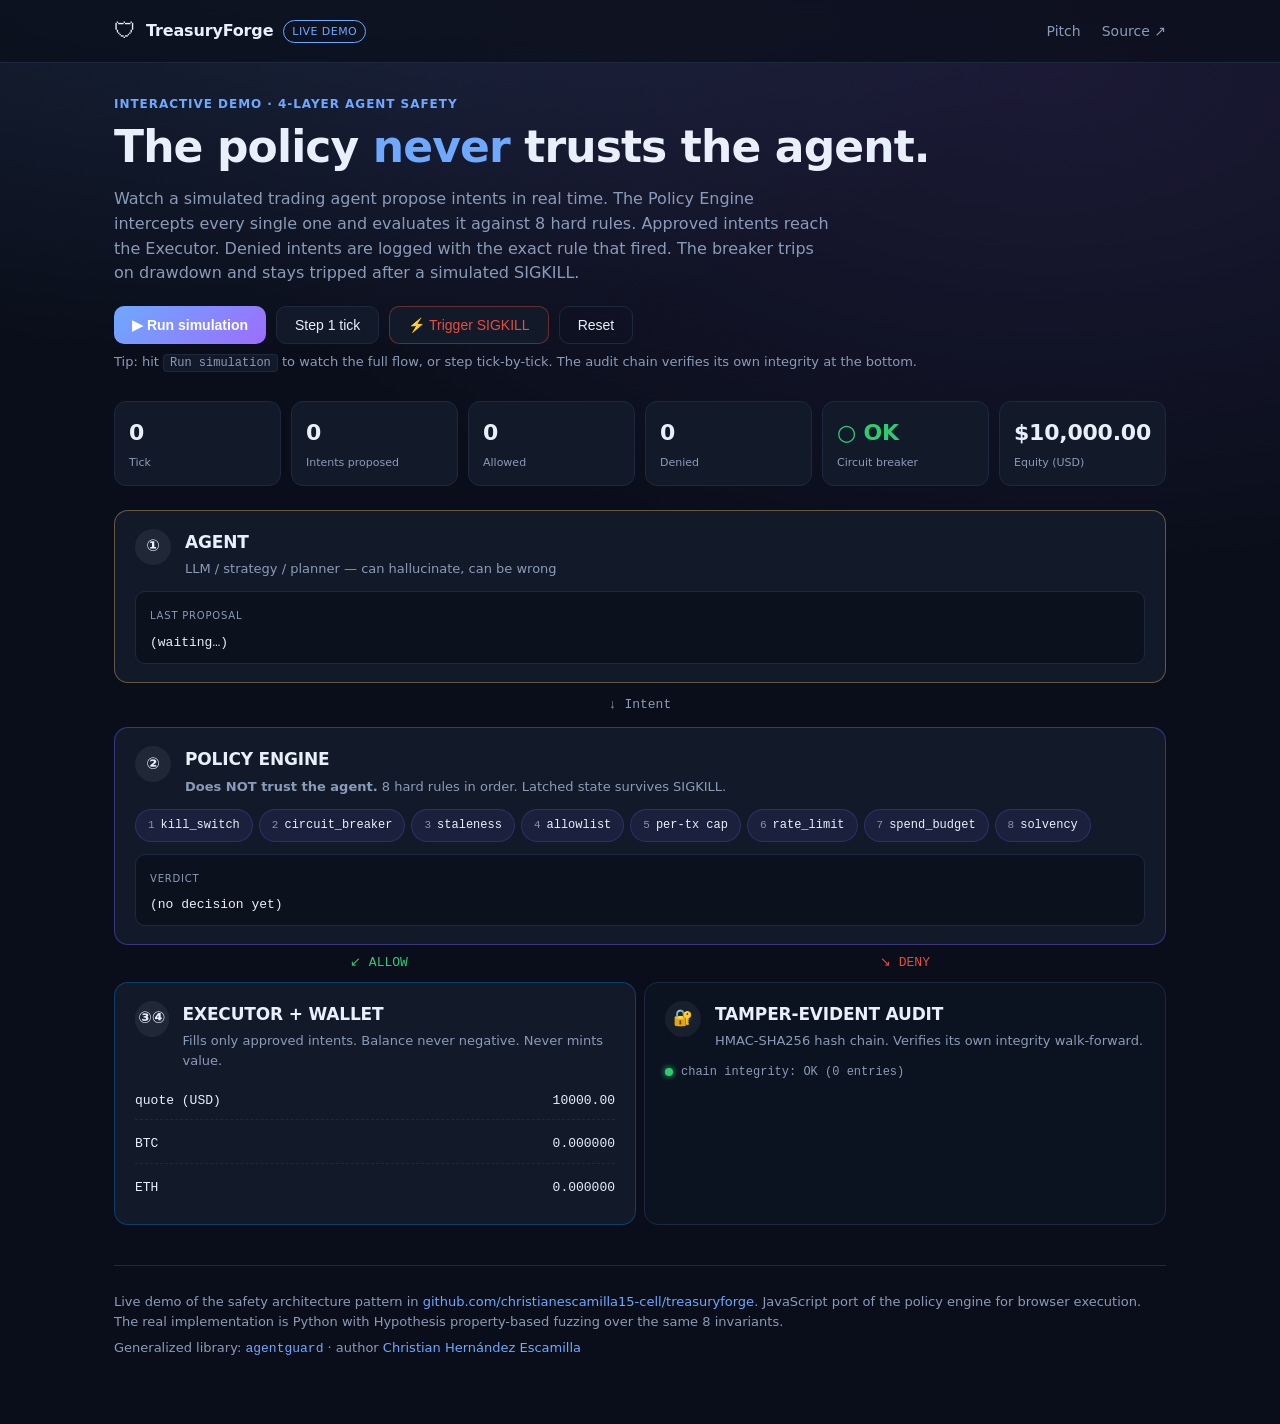
==== demo/index.html @ ec14b861 "feat(demo): interactive browser demo of the 4-layer safety architecture Live, no-install demo that l" ====
<!doctype html>
<html lang="en">
<head>
<meta charset="utf-8"/>
<meta name="viewport" content="width=device-width,initial-scale=1"/>
<title>TreasuryForge — Live Demo · Agent Safety Architecture</title>
<meta name="description" content="Interactive demo of TreasuryForge's 4-layer agent safety architecture. Watch the Policy Engine intercept and evaluate every agent intent in real time.">
<meta name="theme-color" content="#0f1828">
<meta property="og:title" content="TreasuryForge — Live Demo"/>
<meta property="og:description" content="Watch the Policy Engine evaluate every agent intent in real time. 4 layers, 8 hard rules, crash-safe state."/>
<link rel="stylesheet" href="./styles.css"/>
</head>
<body>

<header class="topbar">
  <div class="topbar__inner">
    <a class="brand" href="https://github.com/christianescamilla15-cell/treasuryforge">
      <span class="brand__mark">🛡</span>
      <span class="brand__name">TreasuryForge</span>
      <span class="brand__tag">Live Demo</span>
    </a>
    <nav class="topbar__nav">
      <a href="https://github.com/christianescamilla15-cell/treasuryforge#what-this-proves-for-hiring-managers-reading-the-code">Pitch</a>
      <a href="https://github.com/christianescamilla15-cell/treasuryforge">Source ↗</a>
    </nav>
  </div>
</header>

<main class="page">

  <!-- HERO -->
  <section class="hero">
    <p class="eyebrow">Interactive demo · 4-layer agent safety</p>
    <h1>The policy <em>never</em> trusts the agent.</h1>
    <p class="lede">
      Watch a simulated trading agent propose intents in real time. The Policy Engine intercepts every
      single one and evaluates it against 8 hard rules. Approved intents reach the Executor. Denied
      intents are logged with the exact rule that fired. The breaker trips on drawdown and stays tripped
      after a simulated SIGKILL.
    </p>
    <div class="ctas">
      <button id="btn-play" class="btn btn--primary">▶ Run simulation</button>
      <button id="btn-step" class="btn">Step 1 tick</button>
      <button id="btn-crash" class="btn btn--danger">⚡ Trigger SIGKILL</button>
      <button id="btn-reset" class="btn btn--ghost">Reset</button>
    </div>
    <p class="hero__hint">
      Tip: hit <kbd>Run simulation</kbd> to watch the full flow, or step tick-by-tick. The audit chain
      verifies its own integrity at the bottom.
    </p>
  </section>

  <!-- KEY METRICS -->
  <section class="kpis">
    <div class="kpi"><div class="kpi__v" id="kpi-tick">0</div><div class="kpi__l">Tick</div></div>
    <div class="kpi"><div class="kpi__v" id="kpi-intents">0</div><div class="kpi__l">Intents proposed</div></div>
    <div class="kpi"><div class="kpi__v" id="kpi-allow">0</div><div class="kpi__l">Allowed</div></div>
    <div class="kpi"><div class="kpi__v" id="kpi-deny">0</div><div class="kpi__l">Denied</div></div>
    <div class="kpi"><div class="kpi__v" id="kpi-breaker">○ OK</div><div class="kpi__l">Circuit breaker</div></div>
    <div class="kpi"><div class="kpi__v" id="kpi-equity">$10,000</div><div class="kpi__l">Equity (USD)</div></div>
  </section>

  <!-- 4-LAYER STACK -->
  <section class="stack">

    <div class="layer layer--agent">
      <div class="layer__head">
        <span class="layer__num">①</span>
        <div>
          <h3>AGENT</h3>
          <p>LLM / strategy / planner — can hallucinate, can be wrong</p>
        </div>
      </div>
      <div class="layer__body">
        <div class="probe" id="probe-agent">
          <span class="probe__label">last proposal</span>
          <pre id="probe-agent-code">(waiting…)</pre>
        </div>
      </div>
    </div>

    <div class="arrow">↓ Intent</div>

    <div class="layer layer--policy">
      <div class="layer__head">
        <span class="layer__num">②</span>
        <div>
          <h3>POLICY ENGINE</h3>
          <p><strong>Does NOT trust the agent.</strong> 8 hard rules in order. Latched state survives SIGKILL.</p>
        </div>
      </div>
      <div class="layer__body">
        <div class="rules">
          <div class="rule" data-rule="kill_switch"><span class="rule__n">1</span> kill_switch</div>
          <div class="rule" data-rule="circuit_breaker"><span class="rule__n">2</span> circuit_breaker</div>
          <div class="rule" data-rule="staleness"><span class="rule__n">3</span> staleness</div>
          <div class="rule" data-rule="allowlist"><span class="rule__n">4</span> allowlist</div>
          <div class="rule" data-rule="per_tx_cap"><span class="rule__n">5</span> per-tx cap</div>
          <div class="rule" data-rule="rate_limit"><span class="rule__n">6</span> rate_limit</div>
          <div class="rule" data-rule="spend_budget"><span class="rule__n">7</span> spend_budget</div>
          <div class="rule" data-rule="solvency"><span class="rule__n">8</span> solvency</div>
        </div>
        <div class="probe" id="probe-verdict">
          <span class="probe__label">verdict</span>
          <pre id="probe-verdict-code">(no decision yet)</pre>
        </div>
      </div>
    </div>

    <div class="arrow arrow--split">
      <span class="arrow__left">↙ ALLOW</span>
      <span class="arrow__right">↘ DENY</span>
    </div>

    <div class="row">
      <div class="layer layer--exec">
        <div class="layer__head">
          <span class="layer__num">③④</span>
          <div>
            <h3>EXECUTOR + WALLET</h3>
            <p>Fills only approved intents. Balance never negative. Never mints value.</p>
          </div>
        </div>
        <div class="layer__body">
          <div class="wallet" id="wallet">
            <div class="wallet__row"><span>quote (USD)</span><span id="wallet-quote">10000.00</span></div>
            <div class="wallet__row"><span>BTC</span><span id="wallet-btc">0.000000</span></div>
            <div class="wallet__row"><span>ETH</span><span id="wallet-eth">0.000000</span></div>
          </div>
        </div>
      </div>

      <div class="layer layer--audit">
        <div class="layer__head">
          <span class="layer__num">🔐</span>
          <div>
            <h3>TAMPER-EVIDENT AUDIT</h3>
            <p>HMAC-SHA256 hash chain. Verifies its own integrity walk-forward.</p>
          </div>
        </div>
        <div class="layer__body">
          <div class="auditstatus" id="auditstatus">
            <span class="dot dot--ok"></span>
            <span id="auditstatus-text">chain integrity: OK (0 entries)</span>
          </div>
          <div class="log" id="log"></div>
        </div>
      </div>
    </div>

  </section>

  <footer class="footer">
    <p>
      Live demo of the safety architecture pattern in
      <a href="https://github.com/christianescamilla15-cell/treasuryforge">github.com/christianescamilla15-cell/treasuryforge</a>.
      JavaScript port of the policy engine for browser execution. The real implementation is Python with
      Hypothesis property-based fuzzing over the same 8 invariants.
    </p>
    <p>
      Generalized library: <a href="https://github.com/christianescamilla15-cell/agentguard"><code>agentguard</code></a>
      · author <a href="https://github.com/christianescamilla15-cell">Christian Hernández Escamilla</a>
    </p>
  </footer>

</main>

<script src="./demo.js"></script>
</body>
</html>
---- demo/styles.css ----
:root {
  --bg: #0a0e1a;
  --bg2: #0f1828;
  --card: #121a2a;
  --border: #1e2940;
  --text: #e9f0fb;
  --muted: #8a9bb8;
  --accent: #6ea8ff;
  --accent2: #9b6eff;
  --green: #2ecc71;
  --red: #e74c3c;
  --amber: #f1c40f;
  --policy: #6c5ce7;
  --agent: #fdcb6e;
  --exec: #0984e3;
  --wallet: #00b894;
}

* { box-sizing: border-box; }
html, body { margin: 0; padding: 0; }
body {
  font-family: -apple-system, BlinkMacSystemFont, "Segoe UI", system-ui, sans-serif;
  background:
    radial-gradient(900px 500px at 18% -10%, rgba(110,168,255,0.16), transparent),
    radial-gradient(900px 500px at 82% 5%, rgba(155,110,255,0.12), transparent),
    var(--bg);
  color: var(--text);
  min-height: 100vh;
  line-height: 1.55;
}

a { color: var(--accent); text-decoration: none; }
a:hover { text-decoration: underline; }
code, pre { font-family: ui-monospace, "SF Mono", Menlo, Consolas, monospace; font-size: 13px; }
kbd { padding: 1px 6px; border: 1px solid var(--border); border-radius: 4px; background: var(--card); font-family: ui-monospace, monospace; font-size: 12px; }

.topbar {
  position: sticky; top: 0; z-index: 20;
  backdrop-filter: blur(10px);
  background: rgba(10,14,26,0.72);
  border-bottom: 1px solid var(--border);
}
.topbar__inner {
  max-width: 1100px; margin: 0 auto; padding: 14px 24px;
  display: flex; justify-content: space-between; align-items: center;
}
.brand { display: flex; align-items: center; gap: 10px; color: var(--text); }
.brand__mark { font-size: 22px; }
.brand__name { font-weight: 700; letter-spacing: -0.01em; }
.brand__tag {
  font-size: 11px; color: var(--accent); border: 1px solid var(--accent);
  padding: 2px 8px; border-radius: 999px; letter-spacing: 0.04em; text-transform: uppercase;
}
.topbar__nav a { margin-left: 16px; color: var(--muted); font-size: 14px; }

.page { max-width: 1100px; margin: 0 auto; padding: 32px 24px 60px; }

.hero { margin-bottom: 28px; }
.eyebrow { color: var(--accent); text-transform: uppercase; letter-spacing: 0.08em; font-size: 12px; font-weight: 600; margin: 0 0 8px; }
.hero h1 { font-size: clamp(28px, 4vw, 44px); line-height: 1.12; letter-spacing: -0.02em; margin: 0 0 14px; }
.hero h1 em { color: var(--accent); font-style: normal; }
.lede { color: var(--muted); font-size: 16px; max-width: 720px; }
.ctas { display: flex; flex-wrap: wrap; gap: 10px; margin: 20px 0 8px; }
.hero__hint { color: var(--muted); font-size: 13px; margin-top: 8px; }
.hero__hint kbd { background: var(--card); }

.btn {
  appearance: none; border: 1px solid var(--border); background: var(--card); color: var(--text);
  padding: 10px 18px; border-radius: 10px; font-size: 14px; cursor: pointer; transition: transform .12s, background .12s, border-color .12s;
}
.btn:hover { transform: translateY(-1px); border-color: var(--accent); }
.btn:active { transform: translateY(0); }
.btn--primary { background: linear-gradient(135deg, var(--accent) 0%, var(--accent2) 100%); border: none; color: white; font-weight: 600; }
.btn--primary:hover { filter: brightness(1.08); border-color: transparent; }
.btn--danger { color: var(--red); border-color: rgba(231,76,60,0.4); }
.btn--danger:hover { background: rgba(231,76,60,0.08); border-color: var(--red); }
.btn--ghost { background: transparent; }

.kpis {
  display: grid; grid-template-columns: repeat(6, 1fr); gap: 10px;
  margin-bottom: 24px;
}
.kpi { background: var(--card); border: 1px solid var(--border); border-radius: 12px; padding: 14px; text-align: left; }
.kpi__v { font-size: 22px; font-weight: 700; letter-spacing: -0.01em; color: var(--text); }
.kpi__l { font-size: 11px; color: var(--muted); margin-top: 4px; }
@media (max-width: 800px) { .kpis { grid-template-columns: repeat(3, 1fr); } }

.stack { display: flex; flex-direction: column; gap: 8px; }
.layer {
  background: var(--card); border: 1px solid var(--border); border-radius: 14px;
  padding: 18px 20px; transition: border-color .2s, box-shadow .2s;
}
.layer--agent { border-color: rgba(253,203,110,0.35); }
.layer--policy { border-color: rgba(108,92,231,0.45); }
.layer--exec { border-color: rgba(9,132,227,0.35); }
.layer--audit { background: #0b1220; }
.layer__head { display: flex; align-items: flex-start; gap: 14px; margin-bottom: 12px; }
.layer__num {
  display: inline-flex; align-items: center; justify-content: center;
  width: 36px; height: 36px; border-radius: 50%;
  background: rgba(255,255,255,0.06); font-weight: 700;
}
.layer h3 { margin: 0 0 4px; font-size: 17px; letter-spacing: -0.01em; }
.layer p { margin: 0; color: var(--muted); font-size: 13px; }
.layer__body { display: flex; flex-direction: column; gap: 12px; }

.arrow { text-align: center; color: var(--muted); font-family: ui-monospace, monospace; font-size: 13px; padding: 4px 0; }
.arrow--split { display: flex; justify-content: space-around; padding: 0; }
.arrow__left { color: var(--green); }
.arrow__right { color: var(--red); }

.row { display: grid; grid-template-columns: 1fr 1fr; gap: 8px; }
@media (max-width: 800px) { .row { grid-template-columns: 1fr; } }

.rules { display: flex; flex-wrap: wrap; gap: 6px; }
.rule {
  display: inline-flex; align-items: center; gap: 6px;
  padding: 6px 12px; border-radius: 999px;
  background: rgba(108,92,231,0.10); border: 1px solid rgba(108,92,231,0.25);
  font-family: ui-monospace, monospace; font-size: 12px; color: var(--text);
  transition: all .25s;
}
.rule__n { opacity: 0.55; font-size: 11px; }
.rule.is-firing { background: rgba(231,76,60,0.20); border-color: var(--red); color: white; }
.rule.is-pass { background: rgba(46,204,113,0.10); border-color: rgba(46,204,113,0.30); }

.probe { background: rgba(0,0,0,0.32); border: 1px solid var(--border); border-radius: 10px; padding: 10px 14px; }
.probe__label { font-size: 10px; color: var(--muted); text-transform: uppercase; letter-spacing: 0.08em; }
.probe pre { margin: 6px 0 0; white-space: pre-wrap; word-break: break-word; color: var(--text); }

.wallet { display: flex; flex-direction: column; gap: 6px; }
.wallet__row { display: flex; justify-content: space-between; padding: 8px 0; border-bottom: 1px dashed var(--border); font-family: ui-monospace, monospace; font-size: 13px; }
.wallet__row:last-child { border-bottom: none; }

.auditstatus { display: flex; align-items: center; gap: 8px; font-family: ui-monospace, monospace; font-size: 12px; color: var(--muted); }
.dot { width: 8px; height: 8px; border-radius: 50%; display: inline-block; }
.dot--ok { background: var(--green); box-shadow: 0 0 6px var(--green); }
.dot--bad { background: var(--red); box-shadow: 0 0 6px var(--red); }

.log { max-height: 220px; overflow: auto; margin-top: 8px; }
.log__entry {
  display: grid; grid-template-columns: 50px 1fr; gap: 8px;
  padding: 6px 0; border-bottom: 1px dashed var(--border);
  font-family: ui-monospace, monospace; font-size: 12px;
}
.log__entry:last-child { border-bottom: none; }
.log__tick { color: var(--muted); }
.log__msg.allow { color: var(--green); }
.log__msg.deny { color: var(--red); }
.log__msg.system { color: var(--amber); }

.footer { color: var(--muted); font-size: 13px; margin-top: 40px; padding-top: 20px; border-top: 1px solid var(--border); }
.footer p { margin: 6px 0; }
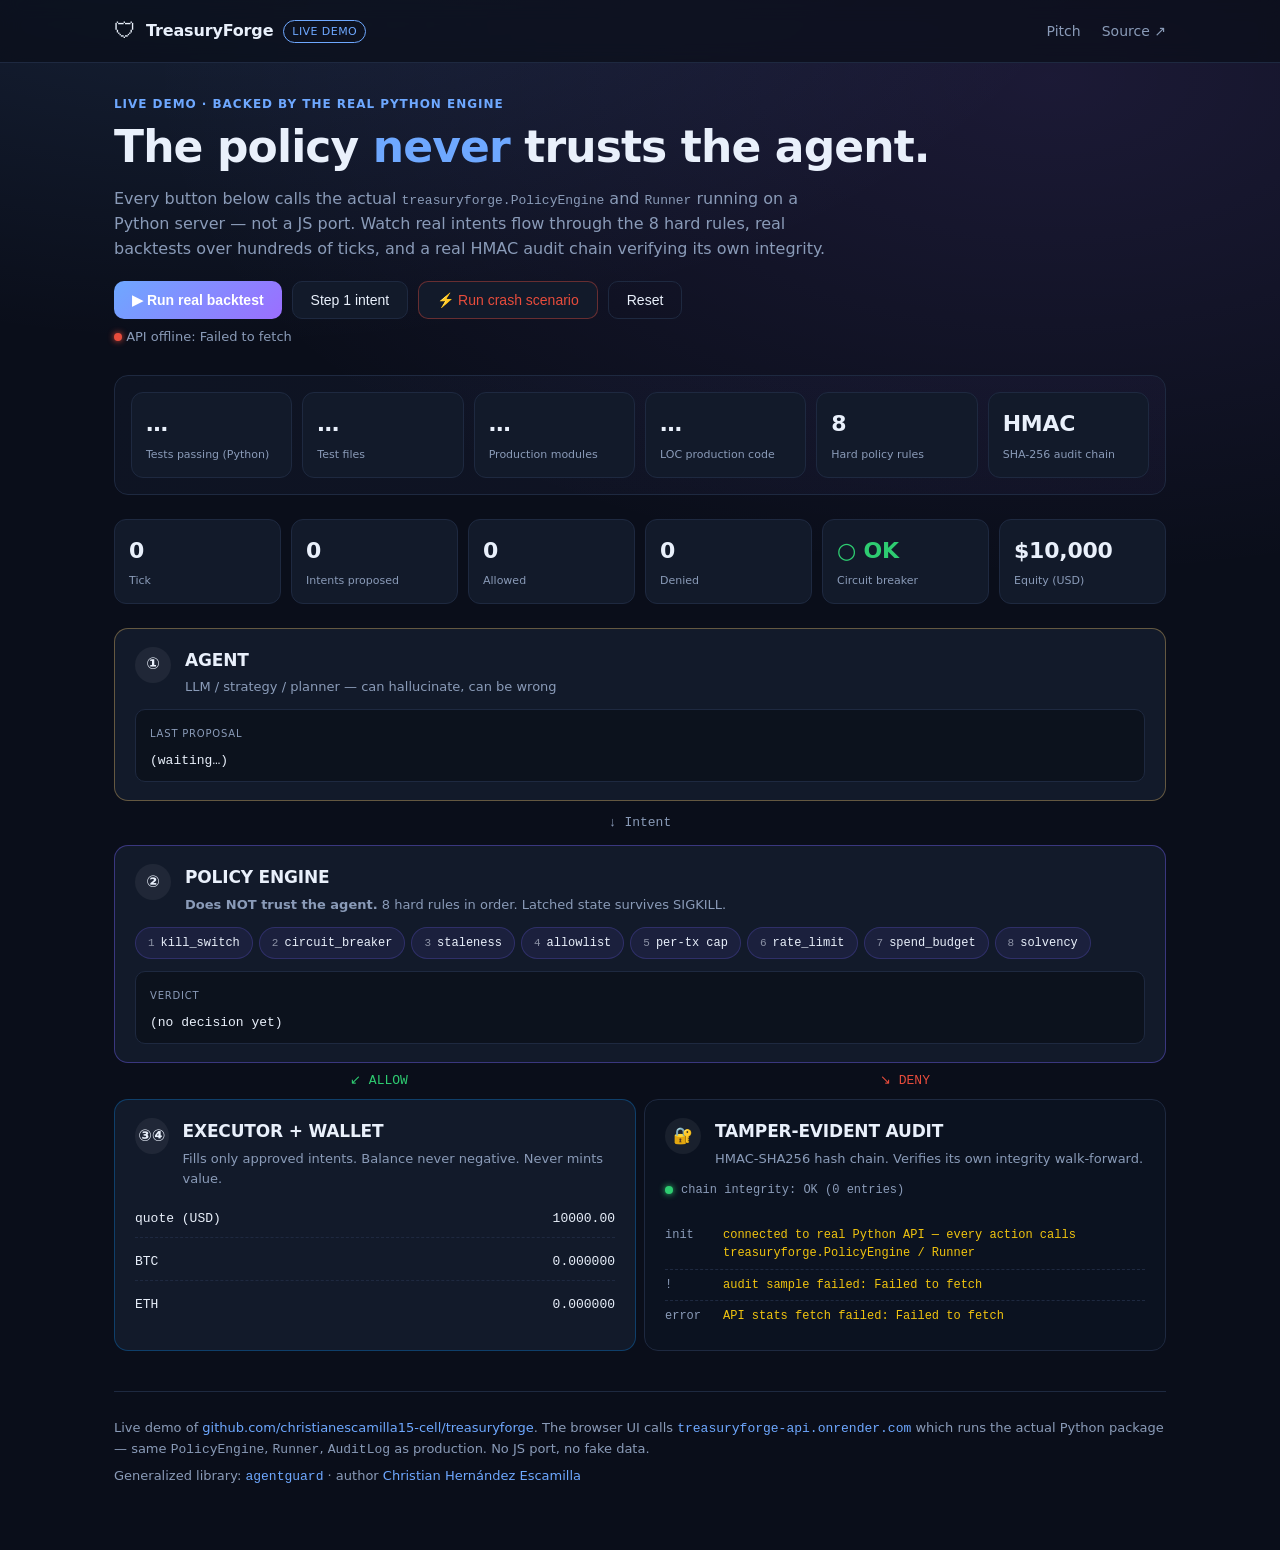
==== commit 27c644c3: "feat(demo): connect browser demo to REAL Python API demo/demo.js — replaced JS port with fetch() cal" ====
--- a/demo/index.html
+++ b/demo/index.html
@@ -30,24 +30,32 @@
 
   <!-- HERO -->
   <section class="hero">
-    <p class="eyebrow">Interactive demo · 4-layer agent safety</p>
+    <p class="eyebrow">Live demo · backed by the REAL Python engine</p>
     <h1>The policy <em>never</em> trusts the agent.</h1>
     <p class="lede">
-      Watch a simulated trading agent propose intents in real time. The Policy Engine intercepts every
-      single one and evaluates it against 8 hard rules. Approved intents reach the Executor. Denied
-      intents are logged with the exact rule that fired. The breaker trips on drawdown and stays tripped
-      after a simulated SIGKILL.
+      Every button below calls the actual <code>treasuryforge.PolicyEngine</code> and <code>Runner</code>
+      running on a Python server — not a JS port. Watch real intents flow through the 8 hard rules,
+      real backtests over hundreds of ticks, and a real HMAC audit chain verifying its own integrity.
     </p>
     <div class="ctas">
-      <button id="btn-play" class="btn btn--primary">▶ Run simulation</button>
-      <button id="btn-step" class="btn">Step 1 tick</button>
-      <button id="btn-crash" class="btn btn--danger">⚡ Trigger SIGKILL</button>
+      <button id="btn-play" class="btn btn--primary">▶ Run real backtest</button>
+      <button id="btn-step" class="btn">Step 1 intent</button>
+      <button id="btn-crash" class="btn btn--danger">⚡ Run crash scenario</button>
       <button id="btn-reset" class="btn btn--ghost">Reset</button>
     </div>
-    <p class="hero__hint">
-      Tip: hit <kbd>Run simulation</kbd> to watch the full flow, or step tick-by-tick. The audit chain
-      verifies its own integrity at the bottom.
+    <p class="hero__hint" id="api-status">
+      <span class="dot dot--ok"></span> connecting to API…
     </p>
+  </section>
+
+  <!-- REAL SYSTEM STATS (from API /api/stats) -->
+  <section class="kpis" style="margin-top: 24px; border: 1px solid var(--border); border-radius: 14px; padding: 16px; background: linear-gradient(135deg, rgba(110,168,255,0.04), rgba(155,110,255,0.04));">
+    <div class="kpi"><div class="kpi__v" id="stats-tests">…</div><div class="kpi__l">Tests passing (Python)</div></div>
+    <div class="kpi"><div class="kpi__v" id="stats-files">…</div><div class="kpi__l">Test files</div></div>
+    <div class="kpi"><div class="kpi__v" id="stats-modules">…</div><div class="kpi__l">Production modules</div></div>
+    <div class="kpi"><div class="kpi__v" id="stats-loc">…</div><div class="kpi__l">LOC production code</div></div>
+    <div class="kpi"><div class="kpi__v">8</div><div class="kpi__l">Hard policy rules</div></div>
+    <div class="kpi"><div class="kpi__v">HMAC</div><div class="kpi__l">SHA-256 audit chain</div></div>
   </section>
 
   <!-- KEY METRICS -->
@@ -152,10 +160,10 @@
 
   <footer class="footer">
     <p>
-      Live demo of the safety architecture pattern in
-      <a href="https://github.com/christianescamilla15-cell/treasuryforge">github.com/christianescamilla15-cell/treasuryforge</a>.
-      JavaScript port of the policy engine for browser execution. The real implementation is Python with
-      Hypothesis property-based fuzzing over the same 8 invariants.
+      Live demo of <a href="https://github.com/christianescamilla15-cell/treasuryforge">github.com/christianescamilla15-cell/treasuryforge</a>.
+      The browser UI calls <a href="https://treasuryforge-api.onrender.com/docs"><code>treasuryforge-api.onrender.com</code></a>
+      which runs the actual Python package — same <code>PolicyEngine</code>, <code>Runner</code>, <code>AuditLog</code>
+      as production. No JS port, no fake data.
     </p>
     <p>
       Generalized library: <a href="https://github.com/christianescamilla15-cell/agentguard"><code>agentguard</code></a>
